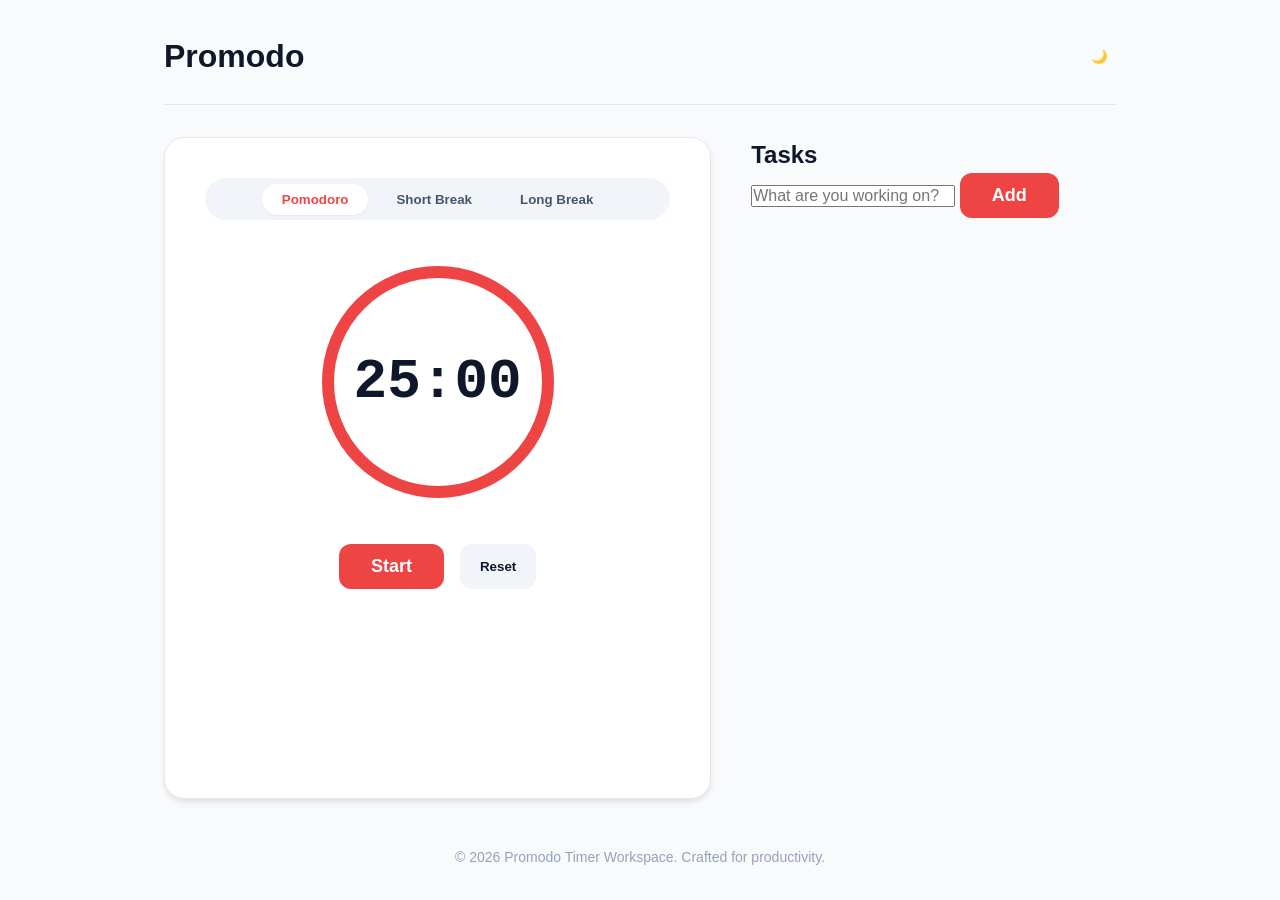
==== index.html @ 70bed0bc "Construct main application layout markup and SVG progress ring" ====
<!DOCTYPE html>
<html lang="en">
<head>
  <meta charset="UTF-8">
  <meta name="viewport" content="width=device-width, initial-scale=1.0">
  <title>Promodo - Advanced Focus Workspace</title>
  <link rel="stylesheet" href="assets/css/variables.css">
  <link rel="stylesheet" href="assets/css/base.css">
  <link rel="stylesheet" href="assets/css/layout.css">
  <link rel="stylesheet" href="assets/css/components.css">
  <link rel="stylesheet" href="assets/css/utilities.css">
</head>
<body>
  <div class="app-container">
    <header class="app-header">
      <h1>Promodo</h1>
      <button id="themeToggle" class="icon-btn" aria-label="Toggle theme">🌙</button>
    </header>

    <main class="app-main">
      <section class="timer-card">
        <div class="mode-selector">
          <button class="mode-btn active" data-mode="work">Pomodoro</button>
          <button class="mode-btn" data-mode="shortBreak">Short Break</button>
          <button class="mode-btn" data-mode="longBreak">Long Break</button>
        </div>

        <div class="timer-circle-container">
          <svg width="260" height="260" viewBox="0 0 260 260">
            <circle cx="130" cy="130" r="110" stroke="var(--bg-tertiary)" stroke-width="12" fill="none" />
            <circle id="progressCircle" class="progress-ring__circle" cx="130" cy="130" r="110" stroke-width="12" fill="none" stroke-linecap="round" stroke-dasharray="691.15" stroke-dashoffset="0" />
          </svg>
          <div id="timeDisplay" class="timer-display-time">25:00</div>
        </div>

        <div class="timer-controls">
          <button id="startPauseBtn" class="btn-primary">Start</button>
          <button id="resetBtn" class="btn-secondary">Reset</button>
        </div>
      </section>

      <section class="tasks-card">
        <h2>Tasks</h2>
        <div class="task-input-container">
          <input type="text" id="taskInput" placeholder="What are you working on?" />
          <button id="addTaskBtn" class="btn-primary">Add</button>
        </div>
        <ul id="taskList"></ul>
      </section>
    </main>

    <footer class="app-footer">
      <p>&copy; 2026 Promodo Timer Workspace. Crafted for productivity.</p>
    </footer>
  </div>

  <script type="module" src="assets/js/app.js"></script>
</body>
</html>
---- assets/css/variables.css ----
:root {
  --font-primary: -apple-system, BlinkMacSystemFont, 'Segoe UI', Roboto, Oxygen,
    Ubuntu, Cantarell, sans-serif;
  --font-mono: 'SF Mono', 'Fira Code', 'Courier New', monospace;

  /* Color Palette - Light Mode */
  --bg-primary: #f8fafc;
  --bg-secondary: #ffffff;
  --bg-tertiary: #f1f5f9;
  --text-primary: #0f172a;
  --text-secondary: #475569;
  --text-muted: #94a3b8;

  /* Mode Accent Colors */
  --accent-work: #ef4444;
  --accent-work-soft: rgba(239, 68, 68, 0.12);
  --accent-short: #10b981;
  --accent-short-soft: rgba(16, 185, 129, 0.12);
  --accent-long: #3b82f6;
  --accent-long-soft: rgba(59, 130, 246, 0.12);

  --accent-active: var(--accent-work);
  --accent-active-soft: var(--accent-work-soft);

  /* UI Borders and Shadows */
  --border-color: #e2e8f0;
  --radius-sm: 6px;
  --radius-md: 12px;
  --radius-lg: 20px;
  --radius-full: 9999px;
  --shadow-sm: 0 1px 2px 0 rgba(0, 0, 0, 0.05);
  --shadow-md: 0 4px 6px -1px rgba(0, 0, 0, 0.1);
  --shadow-lg: 0 10px 15px -3px rgba(0, 0, 0, 0.1);

  --transition-fast: 0.15s ease;
  --transition-normal: 0.3s ease;
}

[data-theme='dark'] {
  --bg-primary: #0f172a;
  --bg-secondary: #1e293b;
  --bg-tertiary: #334155;
  --text-primary: #f8fafc;
  --text-secondary: #cbd5e1;
  --text-muted: #64748b;
  --border-color: #334155;
  --shadow-sm: 0 1px 2px 0 rgba(0, 0, 0, 0.3);
  --shadow-md: 0 4px 6px -1px rgba(0, 0, 0, 0.4);
  --shadow-lg: 0 10px 15px -3px rgba(0, 0, 0, 0.5);
}
---- assets/css/base.css ----
*,
*::before,
*::after {
  box-sizing: border-box;
  margin: 0;
  padding: 0;
}

html {
  font-size: 16px;
  scroll-behavior: smooth;
}

body {
  font-family: var(--font-primary);
  background-color: var(--bg-primary);
  color: var(--text-primary);
  line-height: 1.5;
  min-height: 100vh;
  transition: background-color var(--transition-normal),
    color var(--transition-normal);
  overflow-x: hidden;
}

button {
  font-family: inherit;
  cursor: pointer;
  border: none;
  outline: none;
  background: none;
}

input,
select {
  font-family: inherit;
  font-size: 1rem;
}

ul {
  list-style: none;
}
---- assets/css/layout.css ----
.app-container {
  max-width: 1000px;
  margin: 0 auto;
  padding: 2rem 1.5rem;
  display: flex;
  flex-direction: column;
  min-height: 100vh;
}

.app-header {
  display: flex;
  justify-content: space-between;
  align-items: center;
  padding-bottom: 1.5rem;
  border-bottom: 1px solid var(--border-color);
}

.app-main {
  flex: 1;
  display: grid;
  grid-template-columns: 1fr;
  gap: 2.5rem;
  margin-top: 2rem;
}

@media (min-width: 768px) {
  .app-main {
    grid-template-columns: 1.2fr 0.8fr;
  }
}

.app-footer {
  margin-top: 3rem;
  text-align: center;
  color: var(--text-muted);
  font-size: 0.875rem;
}
---- assets/css/components.css ----
/* Timer Display */
.timer-card {
  background: var(--bg-secondary);
  border-radius: var(--radius-lg);
  padding: 2.5rem;
  box-shadow: var(--shadow-md);
  text-align: center;
  border: 1px solid var(--border-color);
}

.mode-selector {
  display: flex;
  justify-content: center;
  gap: 0.5rem;
  background: var(--bg-tertiary);
  padding: 0.35rem;
  border-radius: var(--radius-full);
  margin-bottom: 2rem;
}

.mode-btn {
  padding: 0.5rem 1.25rem;
  border-radius: var(--radius-full);
  font-weight: 600;
  color: var(--text-secondary);
  transition: all var(--transition-fast);
}

.mode-btn.active {
  background: var(--bg-secondary);
  color: var(--accent-active);
  box-shadow: var(--shadow-sm);
}

.timer-circle-container {
  position: relative;
  width: 260px;
  height: 260px;
  margin: 0 auto 2rem;
}

.progress-ring__circle {
  transition: stroke-dashoffset 0.35s;
  transform: rotate(-90deg);
  transform-origin: 50% 50%;
  stroke: var(--accent-active);
}

.timer-display-time {
  position: absolute;
  top: 50%;
  left: 50%;
  transform: translate(-50%, -50%);
  font-size: 3.5rem;
  font-family: var(--font-mono);
  font-weight: 700;
}

.timer-controls {
  display: flex;
  justify-content: center;
  gap: 1rem;
}

.btn-primary {
  background: var(--accent-active);
  color: #ffffff;
  padding: 0.75rem 2rem;
  font-size: 1.125rem;
  font-weight: 700;
  border-radius: var(--radius-md);
  transition: opacity var(--transition-fast);
}

.btn-primary:hover {
  opacity: 0.9;
}

.btn-secondary {
  background: var(--bg-tertiary);
  color: var(--text-primary);
  padding: 0.75rem 1.25rem;
  font-weight: 600;
  border-radius: var(--radius-md);
}
---- assets/css/utilities.css ----
.hidden {
  display: none !important;
}

.flex-center {
  display: flex;
  align-items: center;
  justify-content: center;
}

.text-muted {
  color: var(--text-muted);
}

.text-accent {
  color: var(--accent-active);
}

.icon-btn {
  padding: 0.5rem;
  border-radius: var(--radius-sm);
  color: var(--text-secondary);
  transition: background var(--transition-fast);
}

.icon-btn:hover {
  background: var(--bg-tertiary);
}
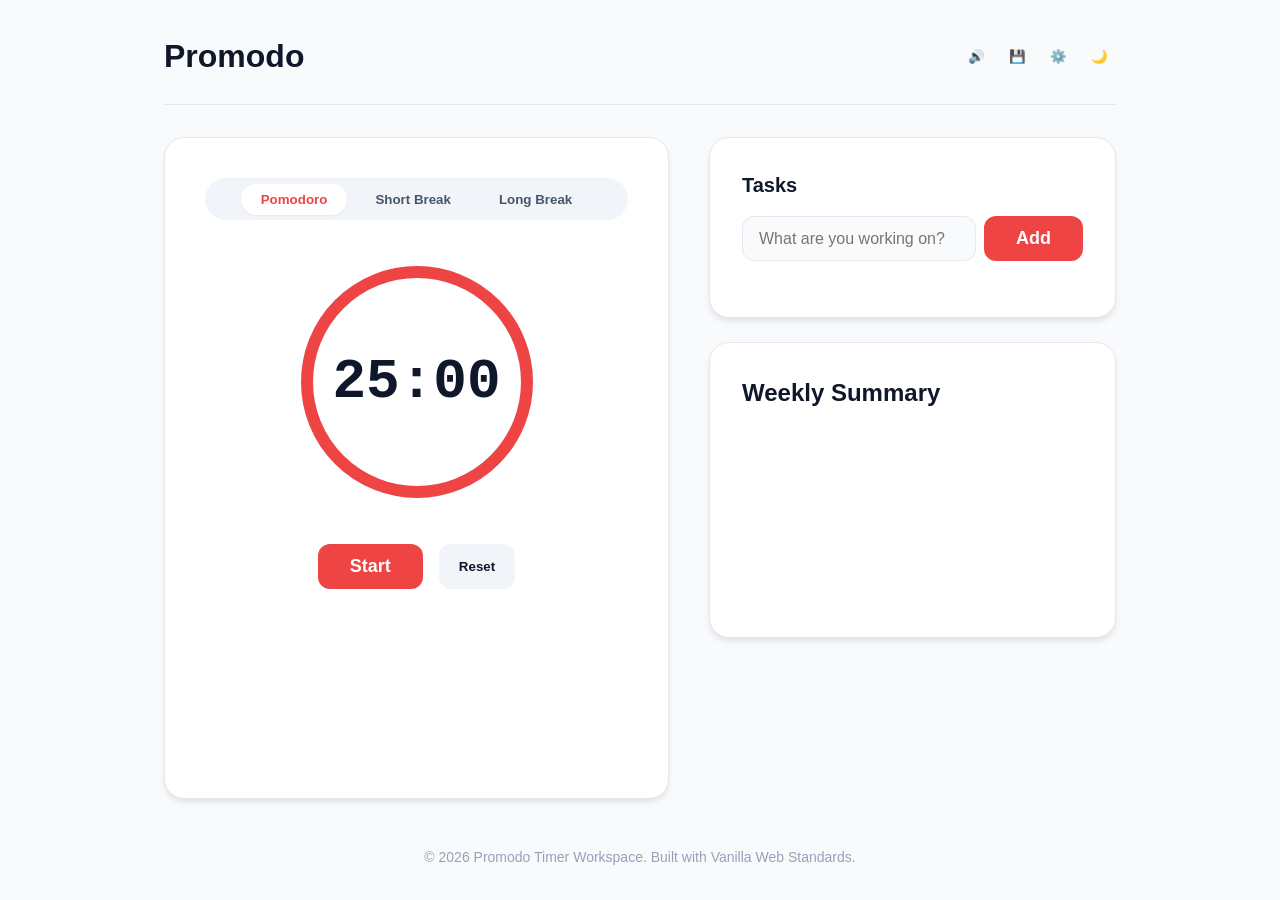
==== commit 8c8eba07: "Assemble complete interactive dashboard layout with settings overlay" ====
--- a/index.html
+++ b/index.html
@@ -8,13 +8,21 @@
   <link rel="stylesheet" href="assets/css/base.css">
   <link rel="stylesheet" href="assets/css/layout.css">
   <link rel="stylesheet" href="assets/css/components.css">
+  <link rel="stylesheet" href="assets/css/tasks.css">
+  <link rel="stylesheet" href="assets/css/analytics.css">
+  <link rel="stylesheet" href="assets/css/settings.css">
   <link rel="stylesheet" href="assets/css/utilities.css">
 </head>
 <body>
   <div class="app-container">
     <header class="app-header">
       <h1>Promodo</h1>
-      <button id="themeToggle" class="icon-btn" aria-label="Toggle theme">🌙</button>
+      <div style="display: flex; gap: 0.5rem;">
+        <button id="ambientBtn" class="icon-btn" title="Toggle White Noise">🔊</button>
+        <button id="exportBtn" class="icon-btn" title="Export Data">💾</button>
+        <button id="settingsToggle" class="icon-btn" title="Settings">⚙️</button>
+        <button id="themeToggle" class="icon-btn" aria-label="Toggle theme">🌙</button>
+      </div>
     </header>
 
     <main class="app-main">
@@ -39,18 +47,46 @@
         </div>
       </section>
 
-      <section class="tasks-card">
-        <h2>Tasks</h2>
-        <div class="task-input-container">
-          <input type="text" id="taskInput" placeholder="What are you working on?" />
-          <button id="addTaskBtn" class="btn-primary">Add</button>
-        </div>
-        <ul id="taskList"></ul>
-      </section>
+      <div>
+        <section class="tasks-card">
+          <h2>Tasks</h2>
+          <div class="task-input-container">
+            <input type="text" id="taskInput" placeholder="What are you working on?" />
+            <button id="addTaskBtn" class="btn-primary">Add</button>
+          </div>
+          <ul id="taskList"></ul>
+        </section>
+
+        <section class="analytics-card">
+          <h2>Weekly Summary</h2>
+          <canvas id="analyticsChart" width="300" height="150" style="width: 100%; margin-top: 1rem;"></canvas>
+        </section>
+      </div>
     </main>
 
+    <div id="settingsModal" class="modal-backdrop hidden">
+      <div class="modal-card">
+        <div class="modal-header">
+          <h3>Preferences</h3>
+          <button id="closeSettings" class="icon-btn">✕</button>
+        </div>
+        <div class="form-group">
+          <label>Pomodoro (minutes)</label>
+          <input type="number" value="25" min="1" max="60" />
+        </div>
+        <div class="form-group">
+          <label>Short Break (minutes)</label>
+          <input type="number" value="5" min="1" max="30" />
+        </div>
+        <div class="form-group">
+          <label>Long Break (minutes)</label>
+          <input type="number" value="15" min="1" max="45" />
+        </div>
+      </div>
+    </div>
+
     <footer class="app-footer">
-      <p>&copy; 2026 Promodo Timer Workspace. Crafted for productivity.</p>
+      <p>&copy; 2026 Promodo Timer Workspace. Built with Vanilla Web Standards.</p>
     </footer>
   </div>
 
--- a/assets/css/tasks.css
+++ b/assets/css/tasks.css
@@ -0,0 +1,58 @@
+.tasks-card {
+  background: var(--bg-secondary);
+  border-radius: var(--radius-lg);
+  padding: 2rem;
+  box-shadow: var(--shadow-md);
+  border: 1px solid var(--border-color);
+}
+
+.tasks-card h2 {
+  font-size: 1.25rem;
+  margin-bottom: 1rem;
+  color: var(--text-primary);
+}
+
+.task-input-container {
+  display: flex;
+  gap: 0.5rem;
+  margin-bottom: 1.5rem;
+}
+
+.task-input-container input {
+  flex: 1;
+  padding: 0.75rem 1rem;
+  border-radius: var(--radius-md);
+  border: 1px solid var(--border-color);
+  background: var(--bg-primary);
+  color: var(--text-primary);
+}
+
+.task-input-container input:focus {
+  outline: 2px solid var(--accent-active);
+}
+
+#taskList {
+  display: flex;
+  flex-direction: column;
+  gap: 0.75rem;
+}
+
+.task-item {
+  display: flex;
+  align-items: center;
+  justify-content: space-between;
+  padding: 0.75rem 1rem;
+  background: var(--bg-tertiary);
+  border-radius: var(--radius-md);
+  transition: background var(--transition-fast);
+}
+
+.task-item.completed span {
+  text-decoration: line-through;
+  color: var(--text-muted);
+}
+
+.task-actions {
+  display: flex;
+  gap: 0.5rem;
+}
--- a/assets/css/analytics.css
+++ b/assets/css/analytics.css
@@ -0,0 +1,37 @@
+.analytics-card {
+  background: var(--bg-secondary);
+  border-radius: var(--radius-lg);
+  padding: 2rem;
+  box-shadow: var(--shadow-md);
+  border: 1px solid var(--border-color);
+  margin-top: 1.5rem;
+}
+
+.analytics-grid {
+  display: grid;
+  grid-template-columns: repeat(auto-fit, minmax(130px, 1fr));
+  gap: 1rem;
+  margin-top: 1rem;
+}
+
+.stat-box {
+  background: var(--bg-tertiary);
+  padding: 1rem;
+  border-radius: var(--radius-md);
+  text-align: center;
+}
+
+.stat-value {
+  font-size: 1.75rem;
+  font-weight: 700;
+  color: var(--accent-active);
+  font-family: var(--font-mono);
+}
+
+.stat-label {
+  font-size: 0.8rem;
+  color: var(--text-muted);
+  text-transform: uppercase;
+  letter-spacing: 0.05em;
+  margin-top: 0.25rem;
+}
--- a/assets/css/settings.css
+++ b/assets/css/settings.css
@@ -0,0 +1,65 @@
+.modal-backdrop {
+  position: fixed;
+  top: 0;
+  left: 0;
+  width: 100vw;
+  height: 100vh;
+  background: rgba(15, 23, 42, 0.6);
+  backdrop-filter: blur(4px);
+  display: flex;
+  align-items: center;
+  justify-content: center;
+  z-index: 1000;
+  opacity: 1;
+  transition: opacity var(--transition-fast);
+}
+
+.modal-card {
+  background: var(--bg-secondary);
+  border-radius: var(--radius-lg);
+  padding: 2rem;
+  width: 90%;
+  max-width: 480px;
+  box-shadow: var(--shadow-lg);
+  border: 1px solid var(--border-color);
+}
+
+.modal-header {
+  display: flex;
+  justify-content: space-between;
+  align-items: center;
+  margin-bottom: 1.5rem;
+}
+
+.modal-header h3 {
+  font-size: 1.25rem;
+}
+
+.form-group {
+  margin-bottom: 1.25rem;
+}
+
+.form-group label {
+  display: block;
+  font-size: 0.875rem;
+  font-weight: 600;
+  margin-bottom: 0.5rem;
+  color: var(--text-secondary);
+}
+
+.form-group input,
+.form-group select {
+  width: 100%;
+  padding: 0.625rem 0.875rem;
+  border-radius: var(--radius-md);
+  border: 1px solid var(--border-color);
+  background: var(--bg-primary);
+  color: var(--text-primary);
+}
+
+.modal-actions {
+  display: flex;
+  justify-content: flex-end;
+  gap: 0.75rem;
+  margin-top: 1.5rem;
+}
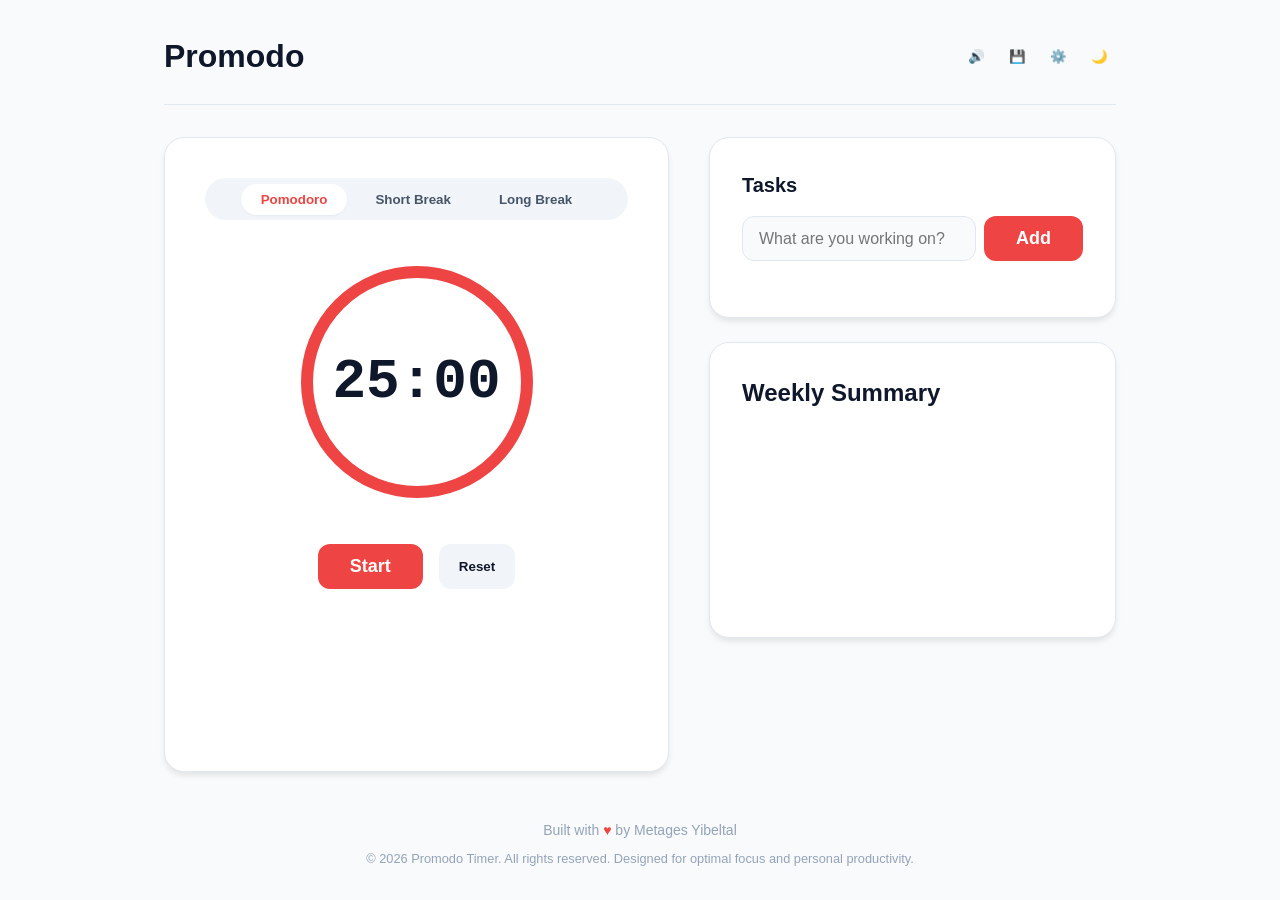
==== commit 0f26be47: "Add formal custom footer with creator attribution and rights metadata" ====
--- a/index.html
+++ b/index.html
@@ -71,22 +71,28 @@
           <button id="closeSettings" class="icon-btn">✕</button>
         </div>
         <div class="form-group">
-          <label>Pomodoro (minutes)</label>
-          <input type="number" value="25" min="1" max="60" />
+          <label for="workDurationInput">Pomodoro (minutes)</label>
+          <input type="number" id="workDurationInput" value="25" min="1" max="120" />
         </div>
         <div class="form-group">
-          <label>Short Break (minutes)</label>
-          <input type="number" value="5" min="1" max="30" />
+          <label for="shortBreakInput">Short Break (minutes)</label>
+          <input type="number" id="shortBreakInput" value="5" min="1" max="60" />
         </div>
         <div class="form-group">
-          <label>Long Break (minutes)</label>
-          <input type="number" value="15" min="1" max="45" />
+          <label for="longBreakInput">Long Break (minutes)</label>
+          <input type="number" id="longBreakInput" value="15" min="1" max="90" />
+        </div>
+        <div class="modal-actions">
+          <button id="saveSettingsBtn" class="btn-primary">Save Changes</button>
         </div>
       </div>
     </div>
 
     <footer class="app-footer">
-      <p>&copy; 2026 Promodo Timer Workspace. Built with Vanilla Web Standards.</p>
+      <div class="footer-content" style="display: flex; flex-direction: column; align-items: center; gap: 0.5rem;">
+        <p>Built with <span style="color: #ef4444;">&hearts;</span> by Metages Yibeltal</p>
+        <p class="text-muted" style="font-size: 0.8rem;">&copy; 2026 Promodo Timer. All rights reserved. Designed for optimal focus and personal productivity.</p>
+      </div>
     </footer>
   </div>
 
--- a/assets/css/utilities.css
+++ b/assets/css/utilities.css
@@ -20,9 +20,31 @@
   padding: 0.5rem;
   border-radius: var(--radius-sm);
   color: var(--text-secondary);
-  transition: background var(--transition-fast);
+  transition: background var(--transition-fast), color var(--transition-fast);
 }
 
 .icon-btn:hover {
   background: var(--bg-tertiary);
+  color: var(--text-primary);
 }
+
+.icon-btn.active {
+  color: var(--accent-active);
+  background: var(--accent-work-soft);
+}
+
+.pulse {
+  animation: pulse-animation 2s infinite;
+}
+
+@keyframes pulse-animation {
+  0% {
+    transform: scale(1);
+  }
+  50% {
+    transform: scale(1.03);
+  }
+  100% {
+    transform: scale(1);
+  }
+}
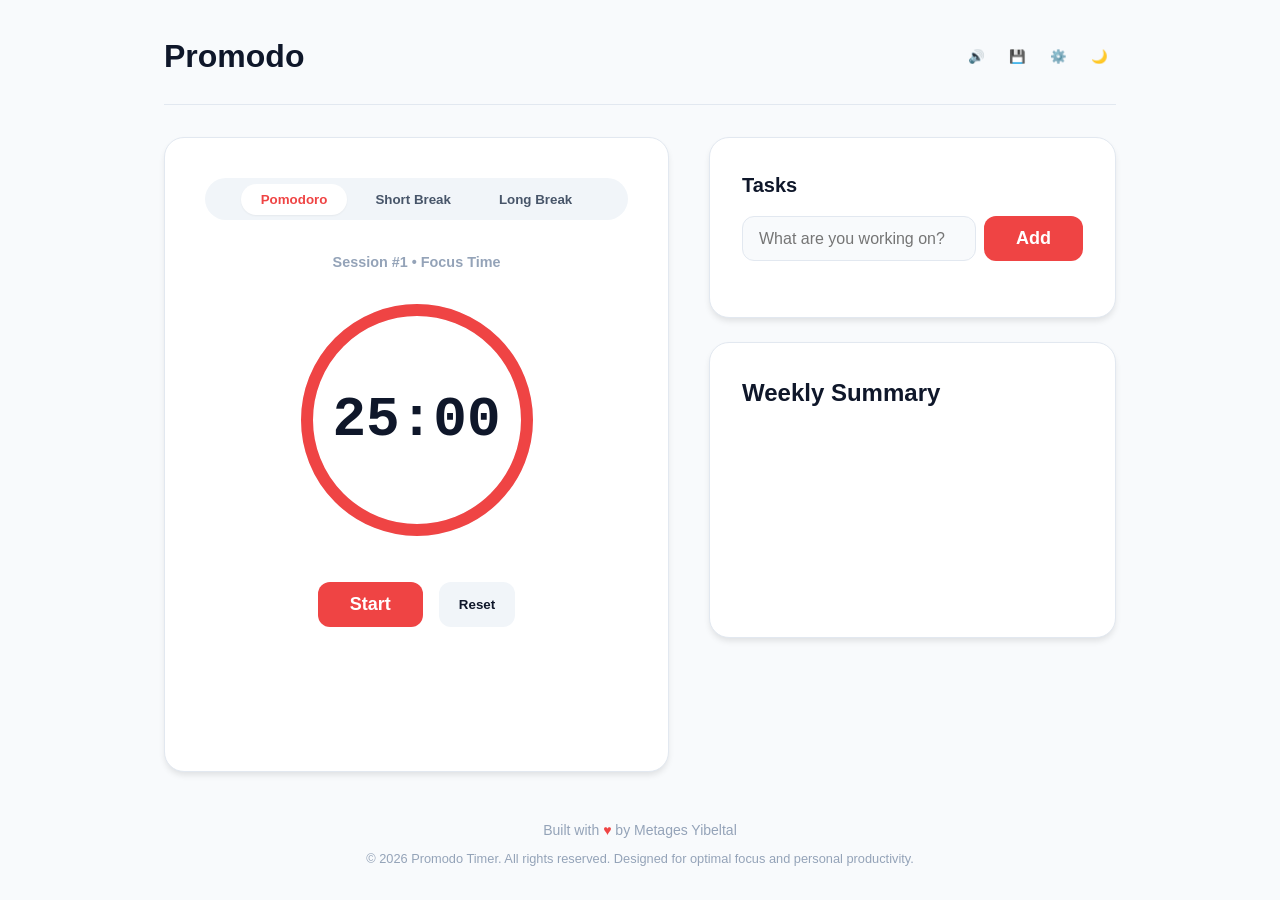
==== commit 162c09f3: "Add session sequence indicator text elements and update index html markup" ====
--- a/index.html
+++ b/index.html
@@ -31,6 +31,10 @@
           <button class="mode-btn active" data-mode="work">Pomodoro</button>
           <button class="mode-btn" data-mode="shortBreak">Short Break</button>
           <button class="mode-btn" data-mode="longBreak">Long Break</button>
+        </div>
+
+        <div id="sessionCounter" class="text-muted" style="margin-bottom: 1rem; font-size: 0.9rem; font-weight: 600;">
+          Session #1 &bull; Focus Time
         </div>
 
         <div class="timer-circle-container">
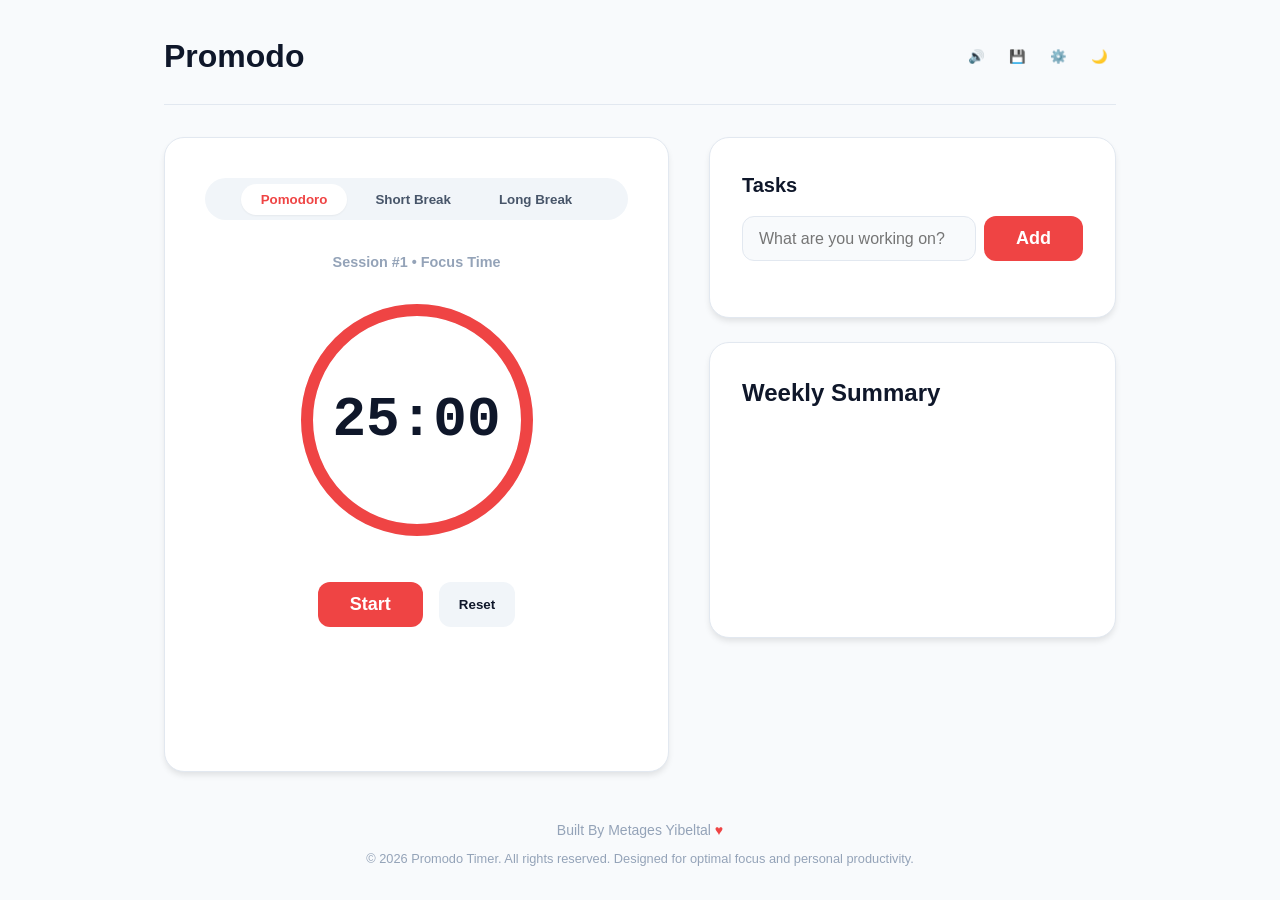
==== commit 06a5131a: "Update timer manager configuration sync and finalize settings modal functionality" ====
--- a/index.html
+++ b/index.html
@@ -94,7 +94,7 @@
 
     <footer class="app-footer">
       <div class="footer-content" style="display: flex; flex-direction: column; align-items: center; gap: 0.5rem;">
-        <p>Built with <span style="color: #ef4444;">&hearts;</span> by Metages Yibeltal</p>
+        <p>Built By Metages Yibeltal <span style="color: #ef4444;">&hearts;</span></p>
         <p class="text-muted" style="font-size: 0.8rem;">&copy; 2026 Promodo Timer. All rights reserved. Designed for optimal focus and personal productivity.</p>
       </div>
     </footer>
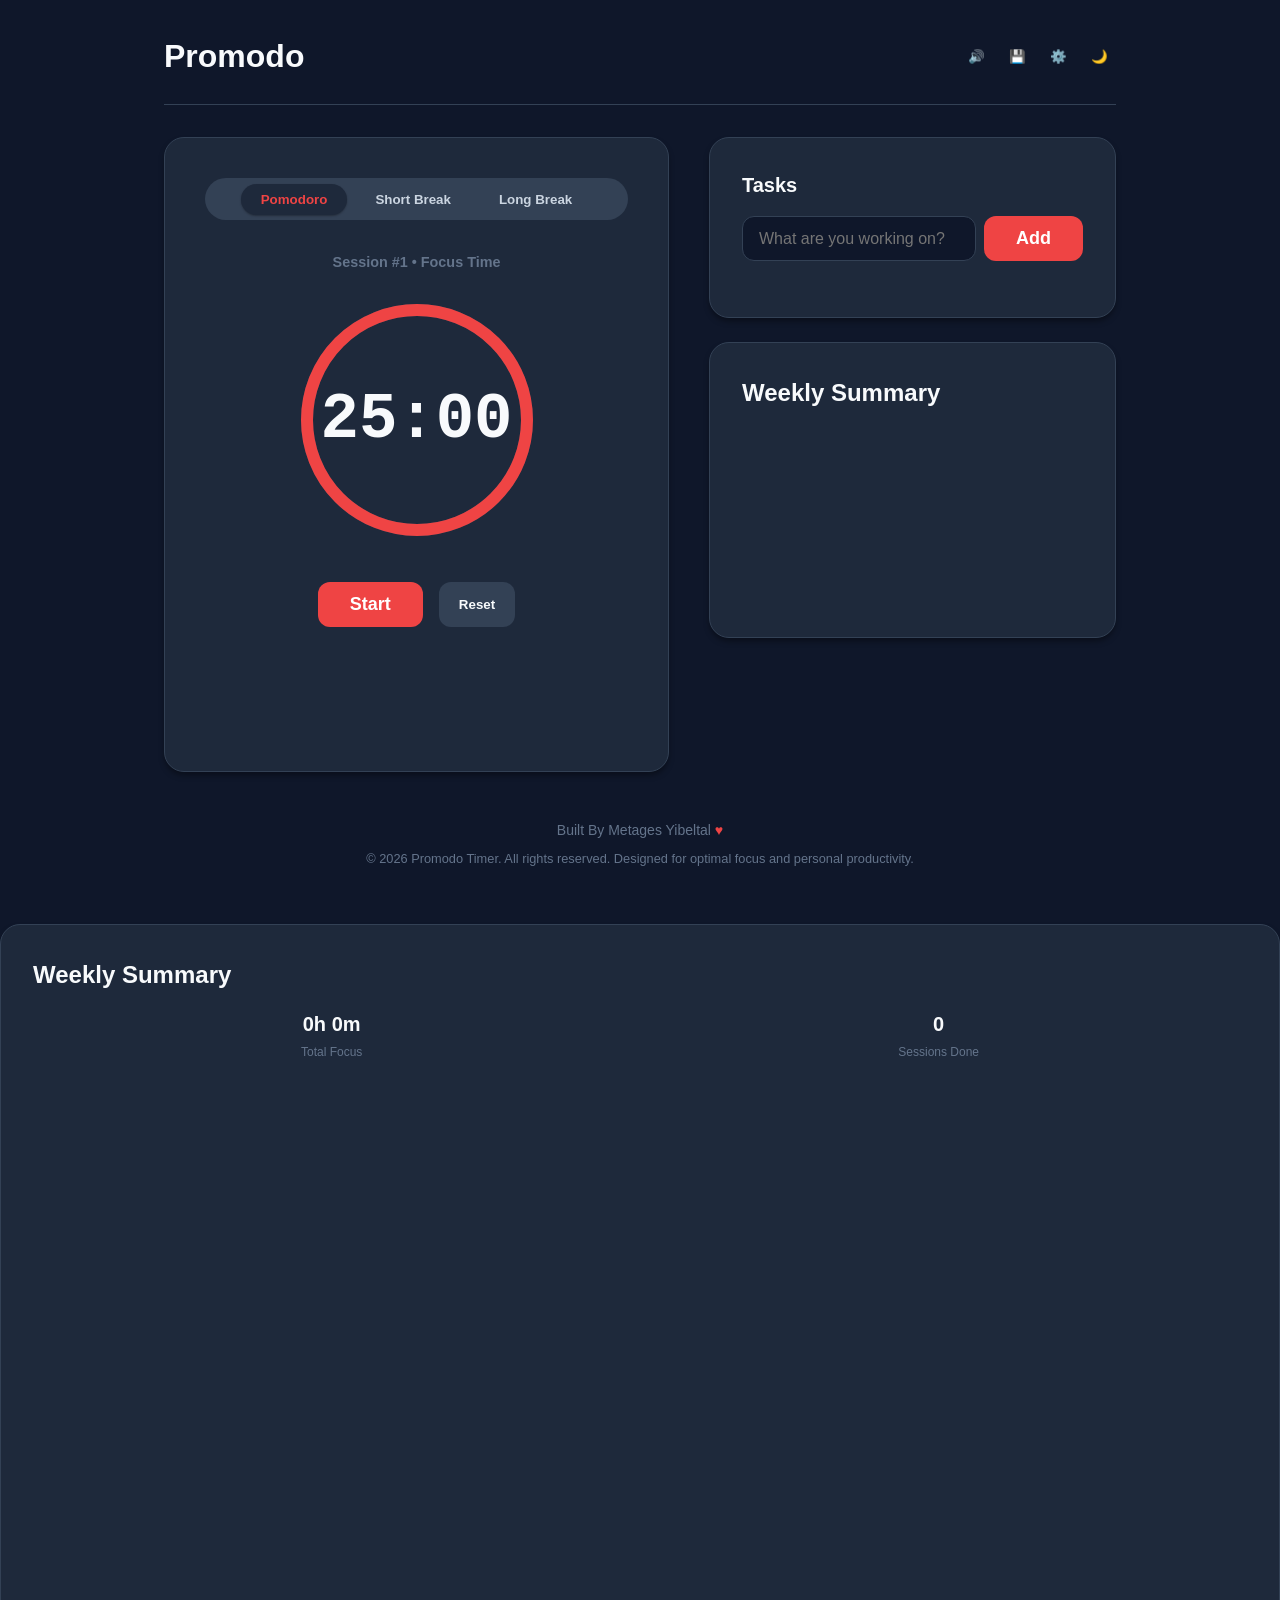
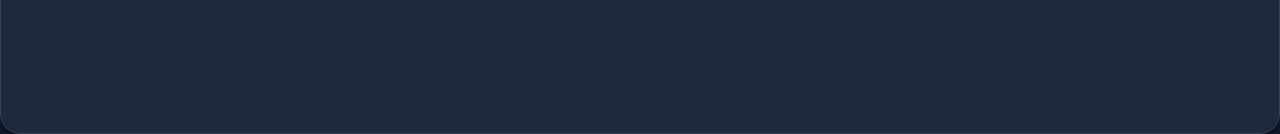
==== commit 29a6f21a: "update weekly summary section" ====
--- a/index.html
+++ b/index.html
@@ -99,7 +99,20 @@
       </div>
     </footer>
   </div>
-
+<section class="analytics-card">
+  <h2>Weekly Summary</h2>
+  <div class="analytics-stats" style="display: flex; justify-content: space-around; margin: 1rem 0; text-align: center;">
+    <div>
+      <span id="totalFocusStat" style="font-size: 1.25rem; font-weight: 700; display: block;">0h 0m</span>
+      <span class="text-muted" style="font-size: 0.75rem;">Total Focus</span>
+    </div>
+    <div>
+      <span id="sessionsCompletedStat" style="font-size: 1.25rem; font-weight: 700; display: block;">0</span>
+      <span class="text-muted" style="font-size: 0.75rem;">Sessions Done</span>
+    </div>
+  </div>
+  <canvas id="analyticsChart" width="300" height="150" style="width: 100%; margin-top: 0.5rem;"></canvas>
+</section>
   <script type="module" src="assets/js/app.js"></script>
 </body>
 </html>
--- a/assets/css/components.css
+++ b/assets/css/components.css
@@ -83,3 +83,13 @@
   font-weight: 600;
   border-radius: var(--radius-md);
 }
+.timer-display-time {
+  font-size: clamp(
+    2rem,
+    5vw,
+    4.5rem
+  ); /* Dynamically scales down based on viewport width */
+  font-weight: 700;
+  text-align: center;
+  white-space: nowrap;
+}
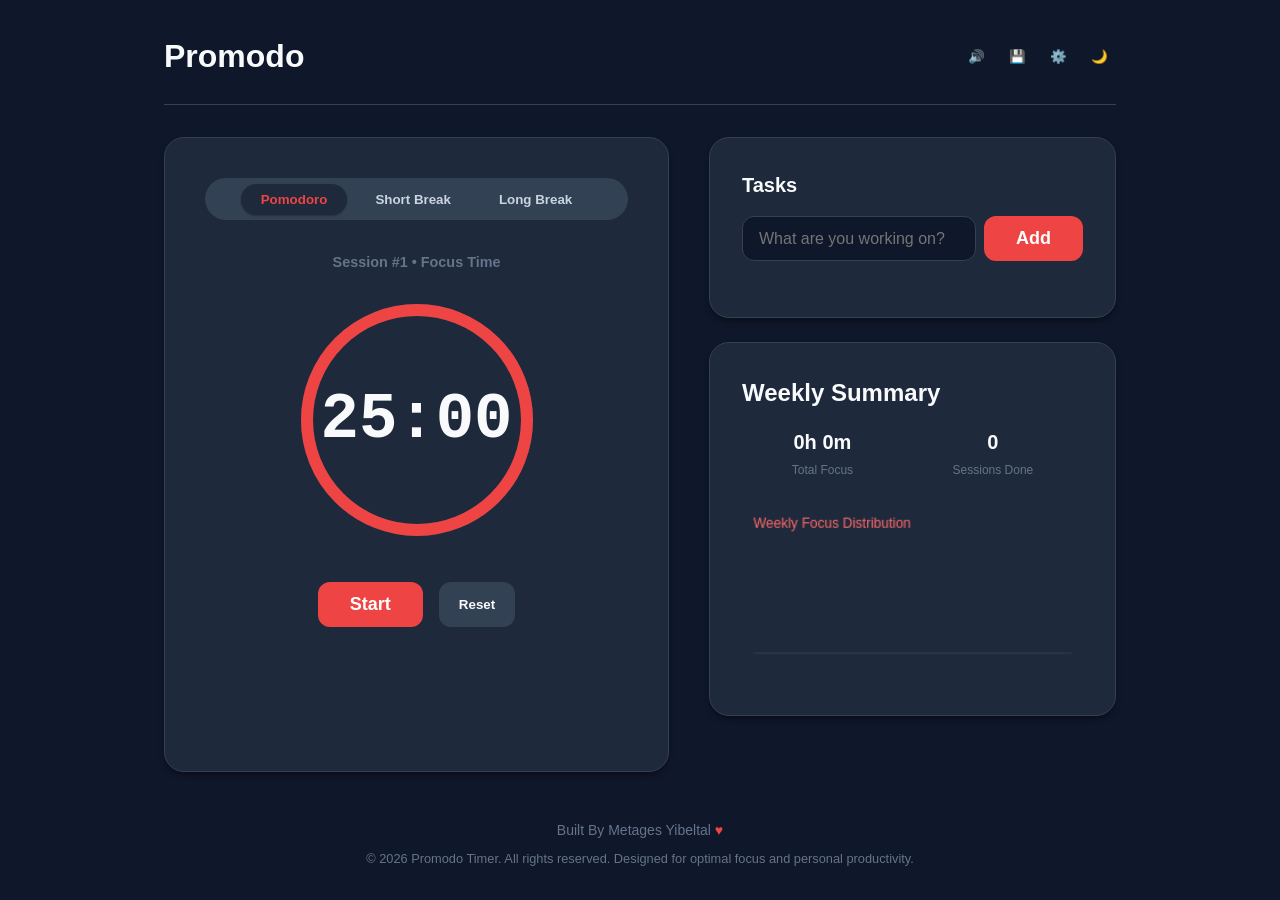
==== commit 9d371740: "Clean duplicate analytics markup and finalize dashboard structure with custom footer" ====
--- a/index.html
+++ b/index.html
@@ -63,7 +63,17 @@
 
         <section class="analytics-card">
           <h2>Weekly Summary</h2>
-          <canvas id="analyticsChart" width="300" height="150" style="width: 100%; margin-top: 1rem;"></canvas>
+          <div class="analytics-stats" style="display: flex; justify-content: space-around; margin: 1rem 0; text-align: center;">
+            <div>
+              <span id="totalFocusStat" style="font-size: 1.25rem; font-weight: 700; display: block;">0h 0m</span>
+              <span class="text-muted" style="font-size: 0.75rem;">Total Focus</span>
+            </div>
+            <div>
+              <span id="sessionsCompletedStat" style="font-size: 1.25rem; font-weight: 700; display: block;">0</span>
+              <span class="text-muted" style="font-size: 0.75rem;">Sessions Done</span>
+            </div>
+          </div>
+          <canvas id="analyticsChart" width="300" height="150" style="width: 100%; margin-top: 0.5rem;"></canvas>
         </section>
       </div>
     </main>
@@ -99,20 +109,7 @@
       </div>
     </footer>
   </div>
-<section class="analytics-card">
-  <h2>Weekly Summary</h2>
-  <div class="analytics-stats" style="display: flex; justify-content: space-around; margin: 1rem 0; text-align: center;">
-    <div>
-      <span id="totalFocusStat" style="font-size: 1.25rem; font-weight: 700; display: block;">0h 0m</span>
-      <span class="text-muted" style="font-size: 0.75rem;">Total Focus</span>
-    </div>
-    <div>
-      <span id="sessionsCompletedStat" style="font-size: 1.25rem; font-weight: 700; display: block;">0</span>
-      <span class="text-muted" style="font-size: 0.75rem;">Sessions Done</span>
-    </div>
-  </div>
-  <canvas id="analyticsChart" width="300" height="150" style="width: 100%; margin-top: 0.5rem;"></canvas>
-</section>
+
   <script type="module" src="assets/js/app.js"></script>
 </body>
 </html>
